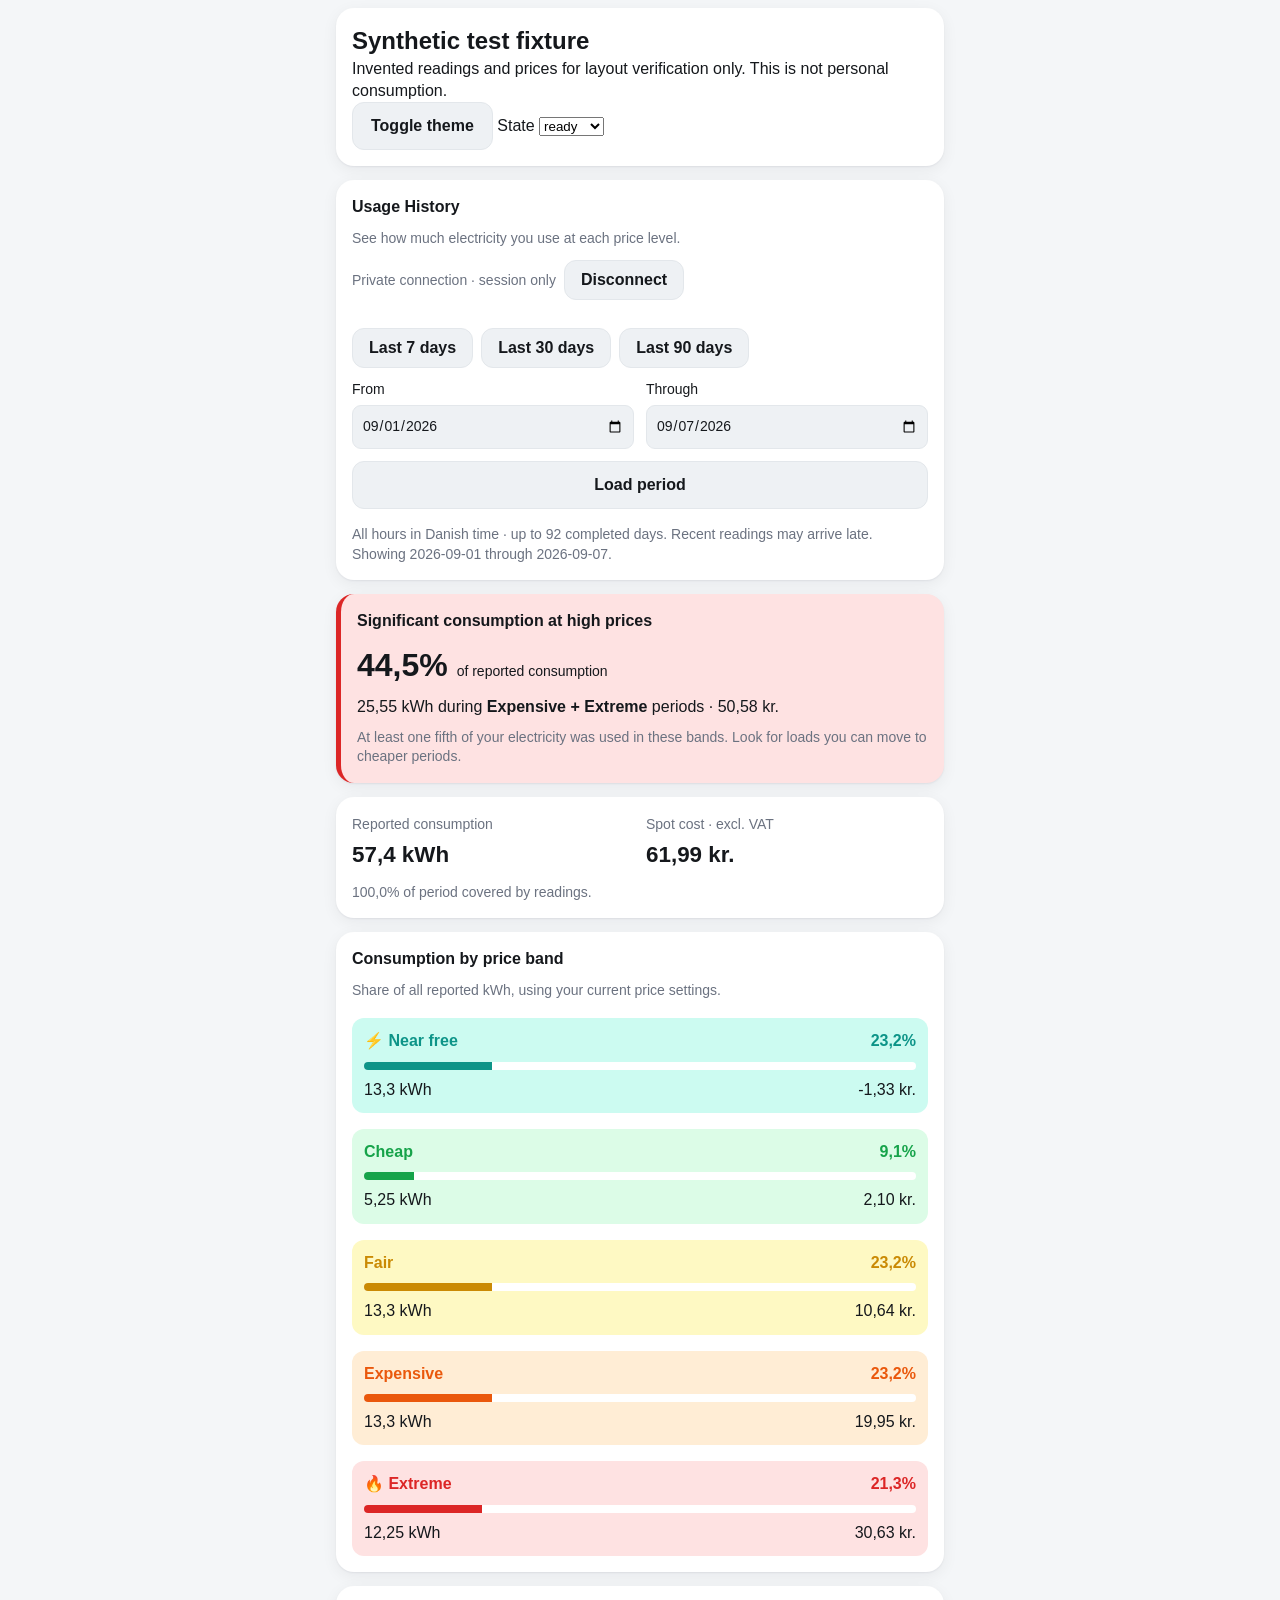
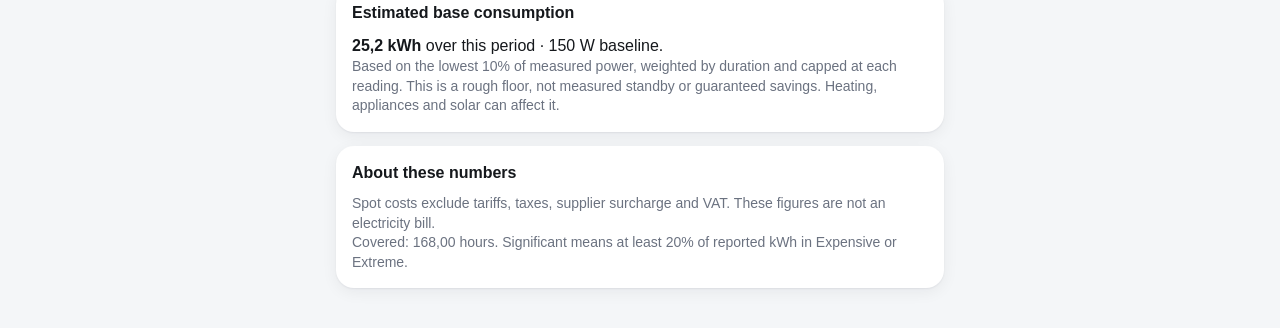
==== dev/usage-preview.html @ cc9756fb "Add private Usage History with Eloverblik Worker (USE-01–04)" ====
<!doctype html>
<html lang="en" data-theme="light">
<meta charset="utf-8">
<meta name="viewport" content="width=device-width, initial-scale=1">
<title>Usage History · synthetic UI fixture</title>
<link rel="stylesheet" href="../css/styles.css">
<main class="app">
  <section class="card"><h1>Synthetic test fixture</h1><p>Invented readings and prices for layout verification only. This is not personal consumption.</p>
    <button class="btn" id="theme">Toggle theme</button>
    <label>State <select id="state"><option>ready</option><option>loading</option><option>error</option><option>empty</option><option>partial</option></select></label>
  </section>
  <div id="fixture" style="display:contents"></div>
</main>
<script type="module">
  import { renderUsageView } from '../js/usage-view.js';
  import { danishMidnight, addDays, nowInDenmark } from '../js/time.js';
  const start = danishMidnight('2026-09-01');
  const intervals = [], spots = {};
  for (let i = 0; i < 168; i++) {
    const at = start + i * 3600000;
    const stamp = { start: new Date(at).toISOString(), end: new Date(at + 3600000).toISOString() };
    const local = nowInDenmark(new Date(at));
    intervals.push({ ...stamp, kwh: local.hour >= 17 && local.hour < 21 ? 1.3 : 0.15, estimated: false });
    (spots[local.date] ??= []).push({ ...stamp, hour: local.hour, price: [-0.1, 0.4, 0.8, 1.5, 2.5][local.hour % 5] });
  }
  const u = { status: 'ready', connected: true, key: '', url: '', from: '2026-09-01', to: '2026-09-07',
    loadedFrom: '2026-09-01', loadedTo: '2026-09-07', intervals, spots };
  const model = { usage: u, settings: { priceMode: 'spot', priceArea: 'DK1', viewMode: 'nerd' }, now: { date: '2026-09-19' },
    onUsageDraft: (patch) => Object.assign(u, patch), onUsageLoad: () => draw(), onUsagePreset: (days) => {
      u.from = addDays(model.now.date, -days); u.to = addDays(model.now.date, -1); draw();
    }, onUsageDisconnect: () => { u.connected = false; u.status = 'idle'; draw(); }, onUsageConnect: () => { u.connected = true; u.status = 'ready'; draw(); } };
  function draw() { const view = renderUsageView(model); document.querySelector('#fixture').innerHTML = view.html; view.mount(document.querySelector('#fixture')); }
  document.querySelector('#theme').onclick = () => { document.documentElement.dataset.theme = document.documentElement.dataset.theme === 'light' ? 'dark' : 'light'; };
  document.querySelector('#state').onchange = (event) => {
    const selected = event.target.value;
    u.status = ['empty', 'partial'].includes(selected) ? 'ready' : selected;
    u.intervals = selected === 'empty' ? [] : selected === 'partial' ? intervals.slice(0, 90) : intervals;
    u.spots = selected === 'partial' ? {} : spots;
    u.message = 'Synthetic connection error. Retry when the Worker is available.';
    draw();
  };
  draw();
</script>
</html>
---- css/styles.css ----
/* PowerOn – styles. Mobile-first, app-like.
   @req NFR-03 NFR-04 */

:root {
  color-scheme: light dark;

  --bg: #f4f6f8;
  --surface: #ffffff;
  --surface-2: #eef1f4;
  --text: #15181c;
  --text-muted: #6b7280;
  --border: #e3e7eb;
  --accent: #0f9f6e;
  --accent-contrast: #ffffff;
  --shadow: 0 1px 2px rgba(16, 24, 40, 0.06), 0 4px 16px rgba(16, 24, 40, 0.06);

  --cheap: #16a34a;
  --cheap-bg: #dcfce7;
  --normal: #d97706;
  --normal-bg: #fef3c7;
  --expensive: #dc2626;
  --expensive-bg: #fee2e2;
  --outside: #c4cad2;
  --chip-factor-bg: rgba(0, 0, 0, 0.08);

  --radius: 18px;
  --radius-sm: 12px;
  --gap: 14px;
  --pad: 16px;
}

@media (prefers-color-scheme: dark) {
  :root:not([data-theme="light"]) {
    --bg: #0e1116;
    --surface: #171b22;
    --surface-2: #1f242d;
    --text: #eef1f5;
    --text-muted: #9aa3ae;
    --border: #262c36;
    --accent: #2fd08e;
    --accent-contrast: #0b1a13;
    --shadow: 0 1px 2px rgba(0, 0, 0, 0.4), 0 6px 20px rgba(0, 0, 0, 0.35);

    --cheap: #4ade80;
    --cheap-bg: rgba(74, 222, 128, 0.16);
    --normal: #fbbf24;
    --normal-bg: rgba(251, 191, 36, 0.16);
    --expensive: #f87171;
    --expensive-bg: rgba(248, 113, 113, 0.16);
    --outside: #3a424d;
    --chip-factor-bg: rgba(255, 255, 255, 0.12);
  }
}

:root[data-theme="dark"] {
  --bg: #0e1116;
  --surface: #171b22;
  --surface-2: #1f242d;
  --text: #eef1f5;
  --text-muted: #9aa3ae;
  --border: #262c36;
  --accent: #2fd08e;
  --accent-contrast: #0b1a13;
  --shadow: 0 1px 2px rgba(0, 0, 0, 0.4), 0 6px 20px rgba(0, 0, 0, 0.35);

  --cheap: #4ade80;
  --cheap-bg: rgba(74, 222, 128, 0.16);
  --normal: #fbbf24;
  --normal-bg: rgba(251, 191, 36, 0.16);
  --expensive: #f87171;
  --expensive-bg: rgba(248, 113, 113, 0.16);
  --outside: #3a424d;
  --chip-factor-bg: rgba(255, 255, 255, 0.12);
}

* { box-sizing: border-box; }

html, body {
  margin: 0;
  background: var(--bg);
  color: var(--text);
  font-family: -apple-system, BlinkMacSystemFont, "Segoe UI", Roboto, "Helvetica Neue", Arial, sans-serif;
  font-size: 16px;
  line-height: 1.4;
  -webkit-text-size-adjust: 100%;
  -webkit-tap-highlight-color: transparent;
  overscroll-behavior-y: contain;
}

body {
  min-height: 100dvh;
  padding: env(safe-area-inset-top) env(safe-area-inset-right) env(safe-area-inset-bottom) env(safe-area-inset-left);
}

.app {
  max-width: 640px;
  margin: 0 auto;
  padding: 0 var(--pad) calc(var(--pad) + 24px);
  display: flex;
  flex-direction: column;
  gap: var(--gap);
}

h1, h2, h3, p { margin: 0; }
h2 { font-size: 1rem; font-weight: 600; margin-bottom: 10px; }
.muted { color: var(--text-muted); font-size: 0.875rem; }
.warn { color: var(--normal); }
small { font-size: 0.75em; }
button { font: inherit; color: inherit; }

/* Top bar */
.topbar {
  display: flex;
  align-items: center;
  gap: 8px;
  padding: 14px 0 0;
  min-height: 56px;
}
.topbar h1 { font-size: 1.35rem; font-weight: 700; letter-spacing: -0.01em; }
.topbar-spacer { flex: 1; }
.brand span { color: var(--accent); }

.icon-btn {
  display: inline-flex;
  align-items: center;
  justify-content: center;
  width: 44px;
  height: 44px;
  border: none;
  border-radius: 50%;
  background: transparent;
  cursor: pointer;
  color: var(--text);
}
.icon-btn:active, .icon-btn:hover { background: var(--surface-2); }
.icon-btn.danger { color: var(--expensive); }

/* Cards */
.card {
  background: var(--surface);
  border-radius: var(--radius);
  padding: var(--pad);
  box-shadow: var(--shadow);
}
.card-head { display: flex; align-items: baseline; justify-content: space-between; gap: 8px; }
.card.state { text-align: center; padding: 28px var(--pad); }
.card.state .big { font-size: 2rem; margin-bottom: 8px; }
.card.state p + p { margin-top: 6px; }
.card.state .btn { margin-top: 14px; }

/* Day tabs */
.day-tabs {
  display: grid;
  grid-template-columns: 1fr 1fr;
  gap: 6px;
  background: var(--surface-2);
  padding: 4px;
  border-radius: var(--radius-sm);
}
.day-tabs button {
  display: flex;
  flex-direction: column;
  align-items: center;
  gap: 1px;
  padding: 8px 6px;
  border: none;
  border-radius: 9px;
  background: transparent;
  font-weight: 600;
  cursor: pointer;
  min-height: 48px;
  color: var(--text-muted);
}
.day-tabs button small { font-weight: 400; font-size: 0.72rem; }
.day-tabs button.active { background: var(--surface); color: var(--text); box-shadow: var(--shadow); }

/* Now card */
.now-card {
  display: flex;
  align-items: center;
  justify-content: space-between;
  gap: 12px;
  border-left: 6px solid var(--normal);
}
.now-card.level-cheap { border-left-color: var(--cheap); }
.now-card.level-expensive { border-left-color: var(--expensive); }
.now-left { display: flex; flex-direction: column; gap: 2px; }
.now-card .label { font-size: 0.8rem; color: var(--text-muted); text-transform: uppercase; letter-spacing: 0.04em; }
.now-price { font-size: 2.4rem; font-weight: 700; line-height: 1.1; letter-spacing: -0.02em; }
.now-price small { font-size: 0.95rem; font-weight: 500; color: var(--text-muted); }
.now-hint { font-size: 0.9rem; color: var(--text-muted); }

.badge {
  padding: 8px 14px;
  border-radius: 999px;
  font-weight: 700;
  font-size: 0.9rem;
  white-space: nowrap;
}
.badge.level-cheap { background: var(--cheap-bg); color: var(--cheap); }
.badge.level-normal { background: var(--normal-bg); color: var(--normal); }
.badge.level-expensive { background: var(--expensive-bg); color: var(--expensive); }

/* Overview */
.overview .headline { font-size: 1.15rem; }
.overview .headline strong { color: var(--accent); font-size: 1.3rem; }
.overview .muted { margin-top: 4px; }

.period-strip {
  display: flex;
  gap: 3px;
  margin: 14px 0 12px;
  height: 52px;
}
.seg {
  flex: var(--n) 1 0;
  min-width: 0;
  display: flex;
  flex-direction: column;
  align-items: center;
  justify-content: center;
  border-radius: 8px;
  font-size: 0.72rem;
  overflow: hidden;
  background: var(--normal-bg);
  color: var(--normal);
  line-height: 1.2;
}
.seg.level-cheap { background: var(--cheap-bg); color: var(--cheap); }
.seg.level-expensive { background: var(--expensive-bg); color: var(--expensive); }
.seg.past { opacity: 0.45; }
.seg-time { font-weight: 700; white-space: nowrap; }
.seg-price { white-space: nowrap; }
.hint { margin-top: 8px; font-size: 0.9rem; }
.hint.level-cheap { color: var(--cheap); }

.windows {
  display: grid;
  grid-template-columns: repeat(4, 1fr);
  gap: 6px;
}
.win {
  display: flex;
  flex-direction: column;
  align-items: center;
  padding: 8px 4px;
  border-radius: var(--radius-sm);
  background: var(--surface-2);
  gap: 1px;
}
.win-len { font-size: 0.72rem; color: var(--text-muted); text-transform: uppercase; letter-spacing: 0.04em; }
.win-time { font-weight: 700; font-size: 0.95rem; }
.win-price { font-size: 0.72rem; }

/* Chart */
.chart-card h2 { margin-bottom: 0; }
.chart-readout { font-size: 0.8rem; text-align: right; }
.chart {
  position: relative;
  height: 190px;
  margin: 14px 0 0;
  padding: 6px 0 22px 0;
}
.chart-grid { position: absolute; inset: 6px 0 22px 0; pointer-events: none; }
.chart-gridline {
  position: absolute;
  left: 0; right: 0;
  bottom: var(--y);
  border-top: 1px dashed var(--border);
}
.chart-gridline span {
  position: absolute;
  right: 0;
  top: -1.1em;
  font-size: 0.66rem;
  color: var(--text-muted);
  background: var(--surface);
  padding: 0 3px;
}
.chart-bars {
  position: absolute;
  inset: 6px 0 22px 0;
  display: grid;
  grid-template-columns: repeat(24, 1fr);
  gap: 2px;
  align-items: end;
}
.bar {
  position: relative;
  height: 100%;
  border: none;
  background: transparent;
  padding: 0;
  cursor: pointer;
  border-radius: 0;
}
.bar-fill {
  position: absolute;
  left: 0; right: 0; bottom: 0;
  height: var(--h);
  min-height: 2px;
  border-radius: 3px 3px 0 0;
  background: var(--normal);
  transition: height 0.25s ease;
}
.bar.level-cheap .bar-fill { background: var(--cheap); }
.bar.level-expensive .bar-fill { background: var(--expensive); }
.bar.outside .bar-fill { background: var(--outside); }
.bar.past .bar-fill { opacity: 0.35; }
.bar.now .bar-fill { outline: 2px solid var(--text); outline-offset: 1px; }
.bar.selected .bar-fill { filter: brightness(1.2); box-shadow: 0 0 0 2px var(--accent); }
.bar.over-max .bar-fill {
  border-radius: 0;
  background-image: repeating-linear-gradient(-45deg, transparent 0 4px, rgba(255, 255, 255, 0.35) 4px 7px);
}
.bar.over-max::after {
  content: "▲";
  position: absolute;
  top: -14px;
  left: 50%;
  transform: translateX(-50%);
  font-size: 0.6rem;
  color: var(--expensive);
}
.bar.negative .bar-fill { background: var(--accent); min-height: 4px; }
.chart-axis { position: absolute; left: 0; right: 0; bottom: 0; height: 18px; }
.chart-axis span {
  position: absolute;
  left: var(--x);
  transform: translateX(-50%);
  font-size: 0.7rem;
  color: var(--text-muted);
}
.chart-axis span:first-child { transform: none; }
.chart-axis span:last-child { transform: translateX(-100%); }

.legend { display: flex; flex-wrap: wrap; gap: 6px 14px; margin-top: 8px; font-size: 0.75rem; color: var(--text-muted); }
.legend .dot { display: inline-block; width: 10px; height: 10px; border-radius: 3px; margin-right: 5px; vertical-align: -1px; background: var(--normal); }
.legend .dot.level-cheap { background: var(--cheap); }
.legend .dot.level-expensive { background: var(--expensive); }
.legend .dot.outside { background: var(--outside); }

/* Appliance costs */
.cost-list { list-style: none; margin: 0; padding: 0; display: flex; flex-direction: column; }
.cost-row { padding: 12px 0; border-top: 1px solid var(--border); }
.cost-row:first-child { border-top: none; padding-top: 4px; }
.cost-head { display: flex; justify-content: space-between; align-items: baseline; gap: 8px; margin-bottom: 8px; }
.chips { display: flex; flex-wrap: wrap; gap: 6px; }
.chip {
  display: flex;
  flex-direction: column;
  gap: 1px;
  padding: 8px 12px;
  border-radius: var(--radius-sm);
  background: var(--surface-2);
  min-width: 0;
  flex: 1 1 auto;
}
.chip-label { font-size: 0.72rem; color: var(--text-muted); white-space: nowrap; }
.chip-value { font-weight: 700; font-size: 1.05rem; }
.chip-value small { font-weight: 500; color: var(--text-muted); font-size: 0.75rem; }
.chip.level-cheap { background: var(--cheap-bg); }
.chip.level-cheap .chip-label, .chip.level-cheap .chip-value { color: var(--cheap); }
.chip.level-normal { background: var(--normal-bg); }
.chip.level-normal .chip-label, .chip.level-normal .chip-value { color: var(--normal); }
.chip.level-expensive { background: var(--expensive-bg); }
.chip.level-expensive .chip-label, .chip.level-expensive .chip-value { color: var(--expensive); }
.chip.now { border: 1.5px solid var(--text); }

/* Buttons */
.btn {
  display: inline-flex;
  align-items: center;
  justify-content: center;
  min-height: 48px;
  padding: 10px 18px;
  border-radius: var(--radius-sm);
  border: 1px solid var(--border);
  background: var(--surface-2);
  font-weight: 600;
  cursor: pointer;
}
.btn-primary { background: var(--accent); color: var(--accent-contrast); border-color: transparent; }
.btn-block { width: 100%; margin-top: 8px; }
.btn:active { transform: scale(0.98); }

/* Settings */
.field { display: flex; flex-direction: column; gap: 6px; margin-bottom: 14px; }
.field > span { font-size: 0.85rem; font-weight: 600; }
.field small { margin-top: 2px; }
.field-row { display: grid; grid-template-columns: 1fr 1fr; gap: 12px; }
.field input, .field select {
  font: inherit;
  color: var(--text);
  background: var(--surface-2);
  border: 1px solid var(--border);
  border-radius: var(--radius-sm);
  padding: 12px 14px;
  min-height: 48px;
  width: 100%;
}
.field input:focus, .field select:focus { outline: 2px solid var(--accent); outline-offset: 1px; }
.card > .muted + .field, .card .muted + label { margin-top: 10px; }
.card .field + .muted { margin-top: -6px; margin-bottom: 14px; }

.segmented {
  display: grid;
  grid-auto-flow: column;
  grid-auto-columns: 1fr;
  gap: 4px;
  background: var(--surface-2);
  padding: 4px;
  border-radius: var(--radius-sm);
}
.segmented button {
  border: none;
  background: transparent;
  border-radius: 9px;
  min-height: 42px;
  font-weight: 600;
  color: var(--text-muted);
  cursor: pointer;
}
.segmented button.active { background: var(--surface); color: var(--text); box-shadow: var(--shadow); }

.appliance-list { list-style: none; margin: 0 0 4px; padding: 0; }
.appliance-row {
  display: flex;
  align-items: center;
  justify-content: space-between;
  gap: 8px;
  padding: 10px 0;
  border-top: 1px solid var(--border);
}
.appliance-row:first-child { border-top: none; }
.appliance-info { display: flex; flex-direction: column; min-width: 0; }
.appliance-info strong { overflow: hidden; text-overflow: ellipsis; white-space: nowrap; }
.appliance-actions { display: flex; flex-shrink: 0; }
.empty { padding: 8px 0; }

/* Dialog */
.dialog {
  border: none;
  border-radius: var(--radius);
  padding: 0;
  background: var(--surface);
  color: var(--text);
  width: min(92vw, 420px);
  box-shadow: var(--shadow);
}
.dialog::backdrop { background: rgba(0, 0, 0, 0.45); }
.dialog-form { padding: var(--pad); }
.dialog-form h2 { margin-bottom: 14px; font-size: 1.1rem; }
.dialog-actions { display: grid; grid-template-columns: 1fr 1fr; gap: 10px; margin-top: 4px; }
.form-error { color: var(--expensive); font-size: 0.85rem; margin-bottom: 10px; }

/* Expander (details/summary) */
.expander summary {
  display: flex;
  align-items: center;
  gap: 8px;
  cursor: pointer;
  list-style: none;
  min-height: 32px;
  margin: -4px 0;
}
.expander summary::-webkit-details-marker { display: none; }
.expander summary h2 { margin: 0; flex: 1; }
.expander summary::after {
  content: "";
  width: 9px; height: 9px;
  border-right: 2px solid var(--text-muted);
  border-bottom: 2px solid var(--text-muted);
  transform: rotate(45deg);
  transition: transform 0.2s ease;
  margin: 0 6px 4px 0;
}
.expander[open] summary::after { transform: rotate(-135deg); margin-bottom: -4px; }
.expander[open] summary { margin-bottom: 8px; }
.expander .cost-list .cost-row:first-child { padding-top: 0; }

/* Best-time factor */
.factor { font-size: 0.9rem; font-weight: 600; color: var(--cheap); white-space: nowrap; }

/* Toggle row */
.field.toggle { flex-direction: row; align-items: center; justify-content: space-between; min-height: 48px; }
.field.toggle input[type="checkbox"] { width: 22px; height: 22px; min-height: 0; accent-color: var(--accent); margin: 0; }

/* Example appliances */
.examples { margin-top: 16px; padding-top: 12px; border-top: 1px dashed var(--border); }
.example-list { list-style: none; margin: 6px 0 4px; padding: 0; }
.example-list li { display: flex; align-items: center; justify-content: space-between; gap: 10px; padding: 8px 0; }
.example-info { display: flex; flex-direction: column; min-width: 0; }
.example-info strong { font-weight: 500; overflow: hidden; text-overflow: ellipsis; white-space: nowrap; }
.btn-small { min-height: 40px; padding: 6px 16px; flex-shrink: 0; }

/* Footer */
.foot { text-align: center; font-size: 0.75rem; padding: 4px 0; }

/* Spinner */
.spinner {
  width: 28px; height: 28px;
  margin: 0 auto 10px;
  border: 3px solid var(--border);
  border-top-color: var(--accent);
  border-radius: 50%;
  animation: spin 0.9s linear infinite;
}
@keyframes spin { to { transform: rotate(360deg); } }

/* Desktop tweaks */
@media (min-width: 700px) {
  .app { padding-top: 8px; }
  .now-price { font-size: 2.8rem; }
  .chart { height: 240px; }
}

@media (prefers-reduced-motion: reduce) {
  .bar-fill { transition: none; }
  .spinner { animation-duration: 2s; }
}

/* ======================================================================
   v3: view modes, factors, outlook, history, banners, nerd tables
   ====================================================================== */

h3 { font-size: 0.9rem; font-weight: 600; margin: 14px 0 6px; }
.small-print { font-size: 0.75rem; margin-top: 8px; }
.card-head h2 { margin-bottom: 8px; }

/* Top bar view-mode toggle */
.topbar { gap: 6px; }
.topbar .brand { font-size: 1.2rem; }
.segmented.small { padding: 3px; gap: 2px; border-radius: 10px; }
.segmented.small button { min-height: 34px; padding: 0 9px; font-size: 0.78rem; border-radius: 8px; }

/* Four tabs */
.day-tabs { grid-template-columns: repeat(4, 1fr); gap: 3px; }
.day-tabs [data-tab="usage"] { grid-column: 1 / -1; flex-direction: row; justify-content: center; gap: 8px; }
.day-tabs button { padding: 6px 2px; font-size: 0.85rem; min-width: 0; }
.day-tabs button small { white-space: nowrap; overflow: hidden; text-overflow: ellipsis; max-width: 100%; }

/* Factor pills */
.pills { display: flex; flex-wrap: wrap; gap: 6px; margin-top: 8px; }
.pill {
  display: inline-flex;
  align-items: center;
  padding: 3px 10px;
  border-radius: 999px;
  font-size: 0.78rem;
  font-weight: 600;
  background: var(--surface-2);
  color: var(--text);
  white-space: nowrap;
}
.pill-good { background: var(--cheap-bg); color: var(--cheap); }
.pill-bad { background: var(--expensive-bg); color: var(--expensive); }
.now-ref { font-size: 0.75rem; margin-top: 6px; }
.chip-factor {
  margin-left: 6px;
  padding: 1px 6px;
  border-radius: 999px;
  font-size: 0.72rem;
  font-weight: 700;
  background: var(--chip-factor-bg);
  vertical-align: 2px;
}
.factor-tag { font-style: normal; font-weight: 700; color: var(--expensive); }

/* Simple appliance list */
.simple-list { list-style: none; margin: 0; padding: 0; }
.simple-row {
  display: flex;
  flex-direction: column;
  gap: 2px;
  padding: 10px 0;
  border-top: 1px solid var(--border);
}
.simple-row:first-child { border-top: none; padding-top: 0; }
.simple-values { display: flex; flex-wrap: wrap; gap: 4px 14px; font-size: 0.9rem; }
.simple-values .good { color: var(--cheap); font-weight: 600; }
.simple-values .bad { color: var(--expensive); }

/* Chart add-on layer (nerd) */
.bar-fill { overflow: hidden; }
.bar-addon {
  position: absolute;
  left: 0; right: 0; top: 0;
  height: var(--a);
  background: repeating-linear-gradient(45deg, rgba(255, 255, 255, 0.5) 0 3px, rgba(255, 255, 255, 0.18) 3px 6px);
}
.legend .dot.addon { background: repeating-linear-gradient(45deg, var(--text-muted) 0 2px, transparent 2px 4px); }
.legend .dot.wind, .hc-strip.wind .ws { background: #3b82f6; }
.legend .dot.sun, .hc-strip.sun .ss { background: #f59e0b; }

/* Tables (nerd) */
.table-wrap { overflow-x: auto; margin: 0 calc(-1 * var(--pad)); padding: 0 var(--pad); }
.data-table { width: 100%; border-collapse: collapse; font-size: 0.8rem; font-variant-numeric: tabular-nums; }
.data-table th, .data-table td { padding: 6px 8px; text-align: right; border-bottom: 1px solid var(--border); white-space: nowrap; }
.data-table th:first-child, .data-table td:first-child { text-align: left; }
.data-table th { color: var(--text-muted); font-weight: 600; }
.data-table tr.total td { font-weight: 700; border-bottom: none; }
.data-table tr.outside td { color: var(--text-muted); }
.data-table tr.now td { background: var(--surface-2); }
.data-table .dot { display: inline-block; width: 8px; height: 8px; border-radius: 2px; margin-right: 6px; background: var(--normal); }
.data-table .dot.level-cheap { background: var(--cheap); }
.data-table .dot.level-expensive { background: var(--expensive); }
.kv { display: grid; grid-template-columns: 1fr auto; gap: 6px 12px; margin: 0; font-size: 0.85rem; font-variant-numeric: tabular-nums; }
.kv dt { color: var(--text-muted); }
.kv dd { margin: 0; text-align: right; font-weight: 600; }

/* Coming days strip */
.link-btn { border: none; background: none; color: var(--accent); font-weight: 600; cursor: pointer; padding: 6px 0; min-height: 32px; }
.day-pills { display: grid; grid-template-columns: repeat(6, 1fr); gap: 5px; }
.day-pill {
  display: flex;
  flex-direction: column;
  align-items: center;
  gap: 1px;
  padding: 8px 2px;
  border: none;
  border-radius: var(--radius-sm);
  background: var(--normal-bg);
  color: var(--normal);
  cursor: pointer;
  min-width: 0;
}
.day-pill.level-cheap, .day-pill.level-very-cheap { background: var(--cheap-bg); color: var(--cheap); }
.day-pill.level-very-cheap { box-shadow: inset 0 0 0 2px var(--cheap); }
.day-pill.level-expensive { background: var(--expensive-bg); color: var(--expensive); }
.dp-day { font-size: 0.72rem; font-weight: 700; text-transform: uppercase; }
.dp-price { font-size: 0.85rem; font-weight: 700; }
.dp-icon { font-size: 0.8rem; min-height: 1.1em; }

/* Level badge variants */
.badge { font-size: 0.8rem; padding: 5px 11px; }
.badge.level-very-cheap { background: var(--cheap); color: var(--surface); }
.now-card { align-items: flex-start; }
.now-card .badge { font-size: 0.9rem; padding: 8px 14px; }

/* Outlook list */
.outlook-list { list-style: none; margin: 0; padding: 0; }
.outlook-row { padding: 12px 0; border-top: 1px solid var(--border); display: flex; flex-direction: column; gap: 6px; }
.outlook-row:first-child { border-top: none; padding-top: 2px; }
.outlook-row[data-open-tab] { cursor: pointer; }
.or-main { display: flex; justify-content: space-between; align-items: baseline; gap: 8px; }
.or-price { font-size: 1.15rem; font-weight: 700; white-space: nowrap; }
.or-price small { font-size: 0.72rem; font-weight: 500; color: var(--text-muted); }
.or-sub, .or-tags { display: flex; flex-wrap: wrap; align-items: center; gap: 6px 8px; font-size: 0.8rem; }
.or-weather { font-size: 0.75rem; }
.tag {
  display: inline-flex;
  align-items: center;
  gap: 3px;
  padding: 2px 8px;
  border-radius: 999px;
  background: var(--surface-2);
  font-size: 0.72rem;
  font-weight: 600;
  white-space: nowrap;
}
.tag-good { background: var(--cheap-bg); color: var(--cheap); }

/* History */
.history-chart { display: grid; grid-template-columns: auto 1fr; gap: 6px; margin-top: 6px; }
.hc-scale { display: flex; flex-direction: column; justify-content: space-between; height: 140px; font-size: 0.66rem; color: var(--text-muted); text-align: right; }
.hc-body { min-width: 0; }
.hc-bars {
  height: 140px;
  display: grid;
  grid-template-columns: repeat(var(--n), 1fr);
  gap: 2px;
  align-items: end;
  border-bottom: 1px solid var(--border);
  background: linear-gradient(to top, transparent calc(50% - 1px), var(--border) 50%, transparent calc(50% + 1px));
}
.hbar { height: var(--h); min-height: 2px; border-radius: 2px 2px 0 0; background: var(--normal); }
.hbar.level-cheap { background: var(--cheap); }
.hbar.level-expensive { background: var(--expensive); }
.hbar.over-max { background-image: repeating-linear-gradient(-45deg, transparent 0 3px, rgba(255, 255, 255, 0.35) 3px 5px); }
.hc-strip { display: grid; grid-template-columns: repeat(var(--n), 1fr); gap: 2px; height: 8px; margin-top: 3px; }
.hc-strip > div { opacity: var(--a); border-radius: 1px; }
.history-list { display: flex; flex-direction: column; }
.history-day { border-top: 1px solid var(--border); }
.history-day:first-child { border-top: none; }
.history-day summary { list-style: none; cursor: pointer; padding: 10px 0; display: flex; flex-direction: column; gap: 5px; }
.history-day summary::-webkit-details-marker { display: none; }
.hd-main { display: flex; justify-content: space-between; align-items: baseline; }
.hd-price { font-weight: 700; }
.hd-price small { font-weight: 500; font-size: 0.72rem; color: var(--text-muted); }
.hd-sub { display: flex; flex-wrap: wrap; gap: 4px 8px; align-items: center; font-size: 0.8rem; }
.hd-detail { padding-bottom: 12px; }
.hd-chart .chart { height: 150px; }

/* Banners */
.banner {
  display: flex;
  align-items: flex-start;
  gap: 10px;
  padding: 12px 8px 12px var(--pad);
  border-radius: var(--radius);
  background: var(--surface);
  box-shadow: var(--shadow);
  border-left: 5px solid var(--accent);
}
.banner-text { flex: 1; min-width: 0; font-size: 0.9rem; }
.banner-text p { margin-top: 3px; }
.banner-text svg { vertical-align: -3px; }
.banner-actions { display: flex; align-items: center; gap: 2px; flex-shrink: 0; }

@media (max-width: 380px) {
  .topbar .brand { font-size: 1.05rem; }
  .segmented.small button { padding: 0 6px; font-size: 0.72rem; }
  .day-tabs button { font-size: 0.78rem; }
}

/* ======================================================================
   v4: lowest / highest price of the day
   ====================================================================== */

.range { white-space: nowrap; font-variant-numeric: tabular-nums; }
.range .lo { color: var(--cheap); }
.range .hi { color: var(--expensive); }
.range .sep { color: var(--text-muted); margin: 0 3px; font-weight: 400; }
.range-line { font-size: 1.35rem; font-weight: 700; margin-top: 6px; }
.range-line small { font-size: 0.75rem; font-weight: 500; color: var(--text-muted); }

.range-tiles { display: grid; grid-template-columns: 1fr 1fr 0.8fr; gap: 6px; margin-top: 12px; }
.rt {
  display: flex;
  flex-direction: column;
  align-items: flex-start;
  gap: 1px;
  padding: 8px 10px;
  border-radius: var(--radius-sm);
  background: var(--surface-2);
  min-width: 0;
}
.rt-label { font-size: 0.7rem; text-transform: uppercase; letter-spacing: 0.04em; color: var(--text-muted); }
.rt-value { font-size: 1.35rem; font-weight: 700; line-height: 1.15; font-variant-numeric: tabular-nums; }
.rt-time { font-size: 0.72rem; color: var(--text-muted); white-space: nowrap; }
.rt-low { background: var(--cheap-bg); }
.rt-low .rt-value, .rt-low .rt-label { color: var(--cheap); }
.rt-high { background: var(--expensive-bg); }
.rt-high .rt-value, .rt-high .rt-label { color: var(--expensive); }
.rt-avg .rt-value { font-size: 1.05rem; color: var(--text-muted); }

/* Outlook rows and pills */
.or-price { font-size: 1.1rem; }
.dp-low { font-size: 0.85rem; font-weight: 700; color: var(--cheap); line-height: 1.1; }
.dp-high { font-size: 0.72rem; font-weight: 600; color: var(--expensive); line-height: 1.1; }

/* History range bars */
.hbar-slot { position: relative; height: 100%; }
.hbar {
  position: absolute;
  left: 0; right: 0;
  bottom: var(--lo);
  height: max(3px, calc(var(--hi) - var(--lo)));
  border-radius: 2px;
  min-height: 3px;
}
.hbar-avg {
  position: absolute;
  left: -1px; right: -1px;
  bottom: var(--avg);
  height: 2px;
  background: var(--text);
  opacity: 0.7;
}

/* ======================================================================
   v6: price bands – one colour scale for "is this price good?"
   ====================================================================== */

:root {
  --band-free: #0d9488;
  --band-free-bg: #ccfbf1;
  --band-cheap: #16a34a;
  --band-cheap-bg: #dcfce7;
  --band-fair: #ca8a04;
  --band-fair-bg: #fef9c3;
  --band-expensive: #ea580c;
  --band-expensive-bg: #ffedd5;
  --band-extreme: #dc2626;
  --band-extreme-bg: #fee2e2;
}

@media (prefers-color-scheme: dark) {
  :root:not([data-theme="light"]) {
    --band-free: #2dd4bf;
    --band-free-bg: rgba(45, 212, 191, 0.16);
    --band-cheap: #4ade80;
    --band-cheap-bg: rgba(74, 222, 128, 0.16);
    --band-fair: #facc15;
    --band-fair-bg: rgba(250, 204, 21, 0.15);
    --band-expensive: #fb923c;
    --band-expensive-bg: rgba(251, 146, 60, 0.16);
    --band-extreme: #f87171;
    --band-extreme-bg: rgba(248, 113, 113, 0.16);
  }
}

:root[data-theme="dark"] {
  --band-free: #2dd4bf;
  --band-free-bg: rgba(45, 212, 191, 0.16);
  --band-cheap: #4ade80;
  --band-cheap-bg: rgba(74, 222, 128, 0.16);
  --band-fair: #facc15;
  --band-fair-bg: rgba(250, 204, 21, 0.15);
  --band-expensive: #fb923c;
  --band-expensive-bg: rgba(251, 146, 60, 0.16);
  --band-extreme: #f87171;
  --band-extreme-bg: rgba(248, 113, 113, 0.16);
}

/* Each band sets two local variables; every component below uses those. */
.band-free { --band: var(--band-free); --band-bg: var(--band-free-bg); }
.band-cheap { --band: var(--band-cheap); --band-bg: var(--band-cheap-bg); }
.band-fair { --band: var(--band-fair); --band-bg: var(--band-fair-bg); }
.band-expensive { --band: var(--band-expensive); --band-bg: var(--band-expensive-bg); }
.band-extreme { --band: var(--band-extreme); --band-bg: var(--band-extreme-bg); }

/* Badges */
.badge { background: var(--band-bg, var(--surface-2)); color: var(--band, var(--text)); }
.badge.band-range { display: inline-flex; align-items: center; gap: 5px; background: none; padding: 0; }
.badge.band-range > span { padding: 5px 10px; border-radius: 999px; background: var(--band-bg); color: var(--band); }
.badge.band-range .br-arrow { padding: 0; background: none; color: var(--text-muted); font-weight: 400; }

/* Now card */
.now-card { border-left-color: var(--band, var(--border)); }

/* Period strip and chips */
.seg { background: var(--band-bg, var(--surface-2)); color: var(--band, var(--text)); }
.chip.band-free, .chip.band-cheap, .chip.band-fair, .chip.band-expensive, .chip.band-extreme { background: var(--band-bg); }
.chip.band-free .chip-label, .chip.band-cheap .chip-label, .chip.band-fair .chip-label,
.chip.band-expensive .chip-label, .chip.band-extreme .chip-label { color: var(--band); }
.chip.band-free .chip-value, .chip.band-cheap .chip-value, .chip.band-fair .chip-value,
.chip.band-expensive .chip-value, .chip.band-extreme .chip-value { color: var(--band); }
.chip-best { background: var(--band-cheap-bg); }
.chip-best .chip-label, .chip-best .chip-value { color: var(--band-cheap); }
.chip-worst { background: var(--band-extreme-bg); }
.chip-worst .chip-label, .chip-worst .chip-value { color: var(--band-extreme); }

/* Chart bars and history bars */
.bar-fill { background: var(--band, var(--band-fair)); }
.bar.outside .bar-fill { background: var(--outside); }
.bar.best .bar-fill { box-shadow: inset 0 0 0 2px var(--text); }
.hbar { background: var(--band, var(--band-fair)); }
.legend .dot { background: var(--band, var(--band-fair)); }

/* Range tiles */
.rt { background: var(--band-bg, var(--surface-2)); }
.rt .rt-value, .rt .rt-label { color: var(--band, var(--text)); }
.rt-avg { background: var(--surface-2); }
.rt-avg .rt-value { color: var(--text-muted); }
.rt-avg .rt-label { color: var(--text-muted); }

/* Day pills in the coming-days strip */
.day-pill { background: var(--band-bg, var(--surface-2)); color: var(--band, var(--text)); }
.day-pill .dp-low { color: var(--band-cheap); }
.day-pill .dp-high { color: var(--band-extreme); }

/* Outlook and history rows */
.band-line { margin-top: 8px; }
.range .lo { color: var(--band-cheap); }
.range .hi { color: var(--band-extreme); }
.simple-values .good { color: var(--band-cheap); }
.simple-values .bad { color: var(--band-extreme); }
.hint.level-cheap, .tag-good { color: var(--band-cheap); }
.tag-good { background: var(--band-cheap-bg); }

/* Settings: band editor */
.band-list { list-style: none; margin: 8px 0 12px; padding: 0; }
.band-row {
  display: grid;
  grid-template-columns: 1fr auto 96px;
  align-items: center;
  gap: 10px;
  padding: 8px 10px;
  margin-bottom: 6px;
  border-radius: var(--radius-sm);
  background: var(--band-bg, var(--surface-2));
}
.band-row .band-name { font-weight: 700; color: var(--band, var(--text)); white-space: nowrap; }
.band-row .band-span { font-size: 0.78rem; white-space: nowrap; }
.band-row input {
  font: inherit;
  width: 100%;
  min-height: 42px;
  padding: 8px 10px;
  border-radius: 10px;
  border: 1px solid var(--border);
  background: var(--surface);
  color: var(--text);
  text-align: right;
}
.band-row .band-open { font-size: 0.78rem; text-align: right; }

@media (max-width: 380px) {
  .band-row { grid-template-columns: 1fr 84px; }
  .band-row .band-span { grid-column: 1; font-size: 0.72rem; }
}

/* Band stripes behind the chart bars */
.chart-bands { position: absolute; inset: 6px 0 22px 0; pointer-events: none; border-radius: 6px; overflow: hidden; }
.chart-band {
  position: absolute;
  left: 0; right: 0;
  bottom: var(--from);
  height: var(--size);
  background: var(--band);
  opacity: 0.09;
}
.chart-band span {
  position: absolute;
  left: 4px;
  top: 2px;
  font-size: 0.6rem;
  font-weight: 700;
  color: var(--band);
  opacity: 0.9;
}

/* @req USE-04 */
.usage-form { display: grid; gap: 12px; margin: 16px 0; }
.usage-form label { display: grid; gap: 5px; font-size: 0.875rem; min-width: 0; }
.usage-form input { width: 100%; min-width: 0; min-height: 44px; padding: 9px; border: 1px solid var(--border); border-radius: 9px; color: var(--text); background: var(--surface-2); font: inherit; }
:root[data-theme="light"] .usage-form input { color-scheme: light; }
:root[data-theme="dark"] .usage-form input { color-scheme: dark; }
.usage-form a { color: var(--accent); }
.usage-dates, .usage-totals { display: grid; grid-template-columns: 1fr 1fr; gap: 12px; }
.usage-actions { display: flex; flex-wrap: wrap; align-items: center; gap: 8px; margin-top: 12px; }
.usage-totals strong { display: block; font-size: 1.4rem; margin: 4px 0 12px; }
.usage-highlight { border-left: 5px solid var(--band); background: var(--band-bg); }
.usage-highlight p + p { margin-top: 9px; }
.usage-number { font-size: 2rem; font-weight: 750; }
.usage-number span { font-size: 0.875rem; font-weight: 400; }
.usage-bands { display: grid; gap: 16px; margin-top: 18px; }
.usage-band { background: var(--band-bg); border-radius: 12px; padding: 12px; }
.usage-band-head { display: flex; justify-content: space-between; gap: 8px; }
.usage-band-head strong { color: var(--band); }
.usage-track { height: 8px; background: var(--surface); border-radius: 8px; overflow: hidden; margin: 9px 0; }
.usage-track span { display: block; height: 100%; background: var(--band); }
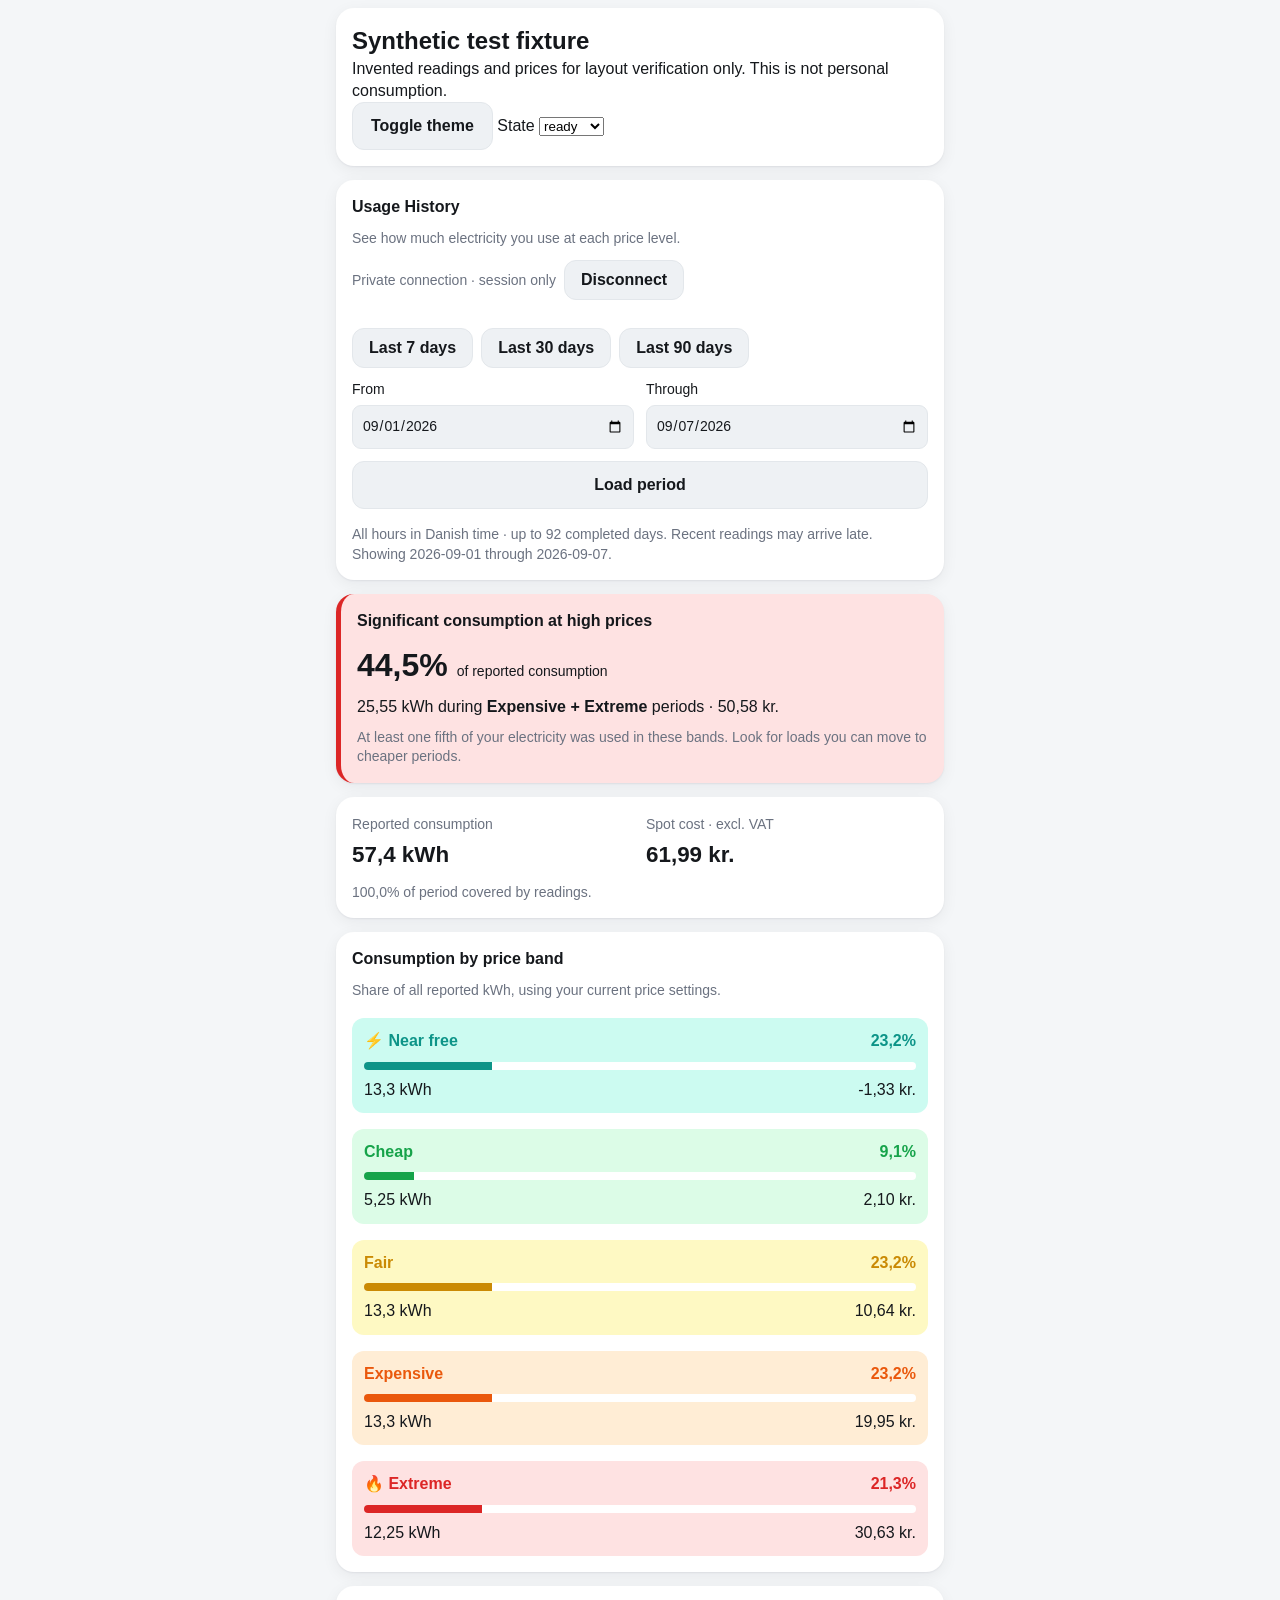
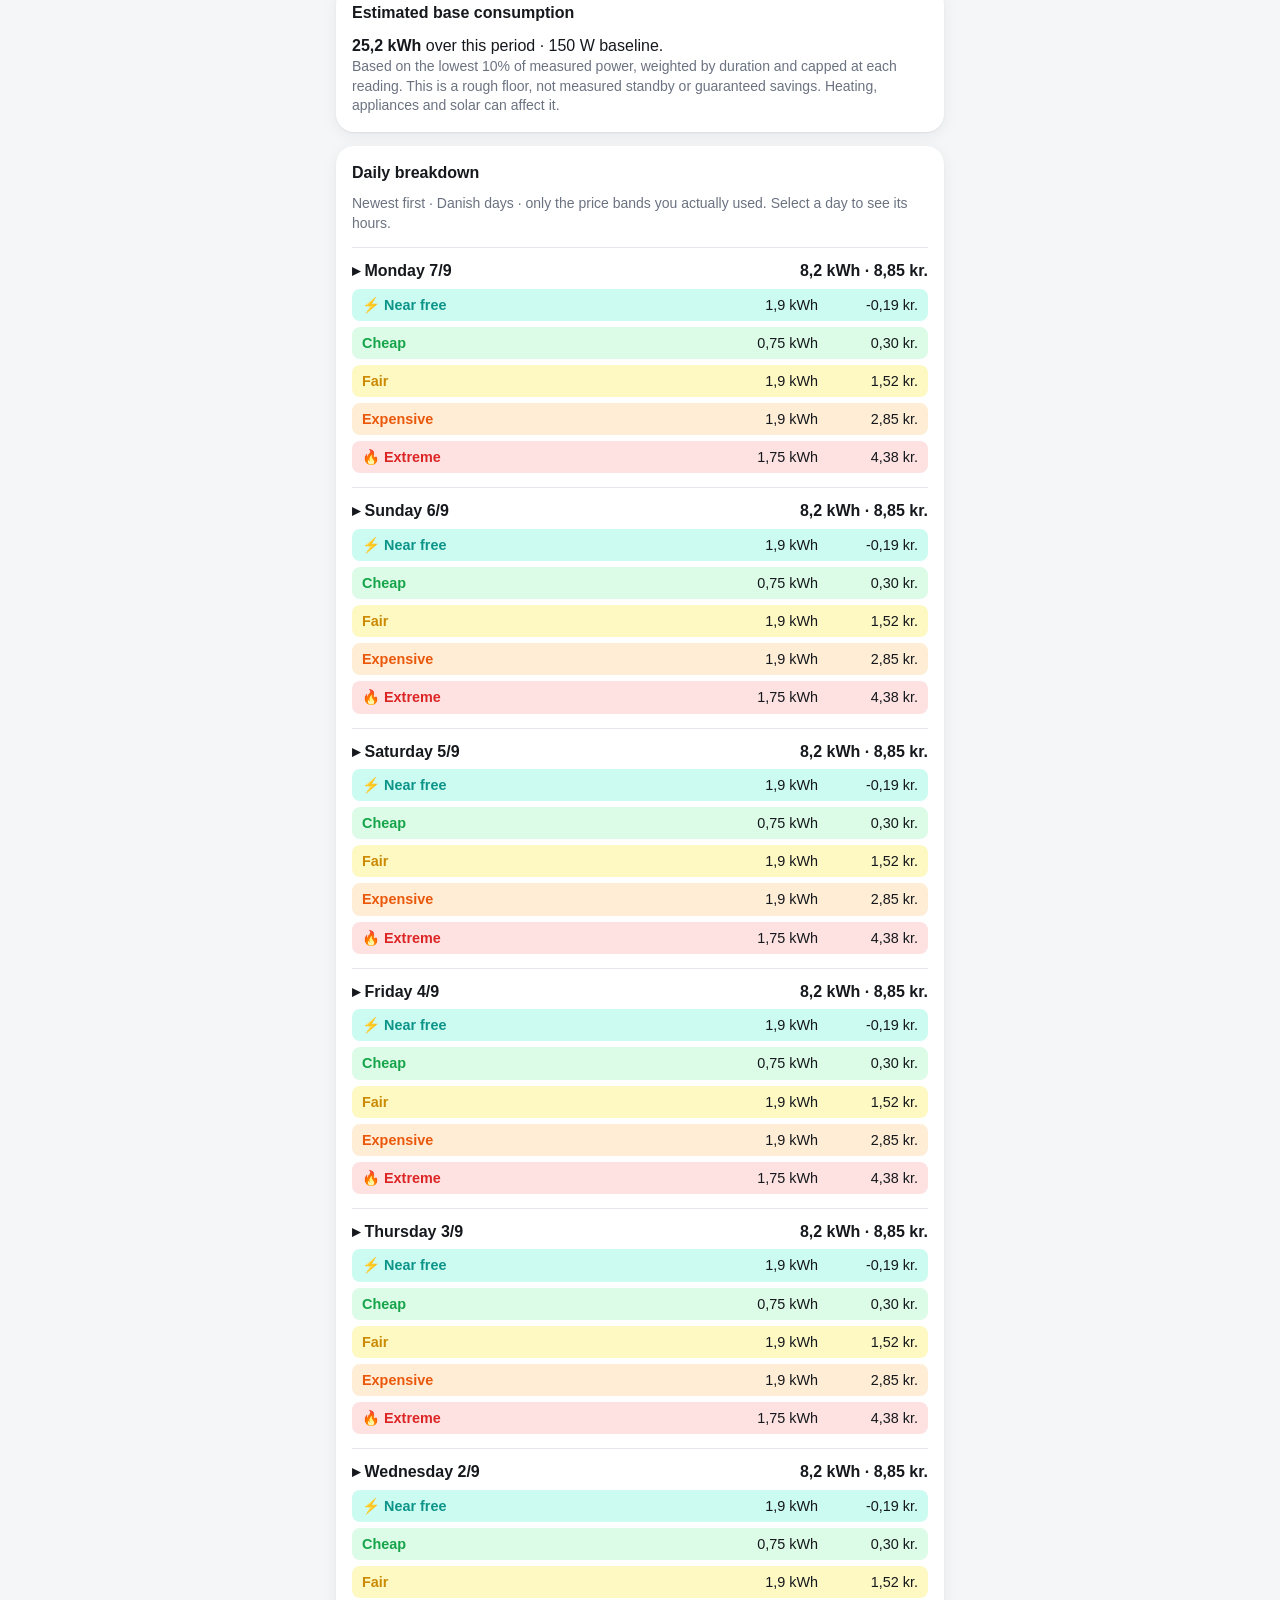
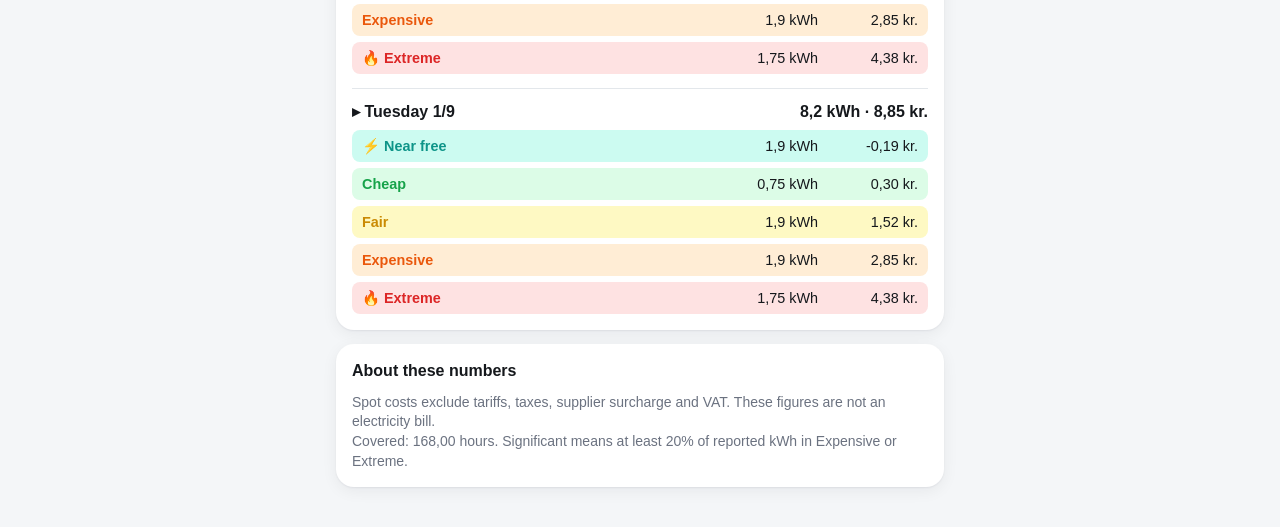
==== commit 576600a8: "Unfold an hourly chart per day in Usage History (USE-06) Static chart limited to the day window: pri" ====
--- a/dev/usage-preview.html
+++ b/dev/usage-preview.html
@@ -25,7 +25,7 @@
   }
   const u = { status: 'ready', connected: true, key: '', url: '', from: '2026-09-01', to: '2026-09-07',
     loadedFrom: '2026-09-01', loadedTo: '2026-09-07', intervals, spots };
-  const model = { usage: u, settings: { priceMode: 'spot', priceArea: 'DK1', viewMode: 'nerd' }, now: { date: '2026-09-19' },
+  const model = { usage: u, settings: { priceMode: 'spot', priceArea: 'DK1', viewMode: 'nerd', dayStart: '06:00', dayEnd: '22:00', chartMax: 10 }, now: { date: '2026-09-19' },
     onUsageDraft: (patch) => Object.assign(u, patch), onUsageLoad: () => draw(), onUsagePreset: (days) => {
       u.from = addDays(model.now.date, -days); u.to = addDays(model.now.date, -1); draw();
     }, onUsageDisconnect: () => { u.connected = false; u.status = 'idle'; draw(); }, onUsageConnect: () => { u.connected = true; u.status = 'ready'; draw(); } };
--- a/css/styles.css
+++ b/css/styles.css
@@ -942,3 +942,27 @@
 .usage-band-head strong { color: var(--band); }
 .usage-track { height: 8px; background: var(--surface); border-radius: 8px; overflow: hidden; margin: 9px 0; }
 .usage-track span { display: block; height: 100%; background: var(--band); }
+/* @req USE-05 */
+.usage-days { display: grid; gap: 14px; margin-top: 14px; }
+.usage-day { border-top: 1px solid var(--border); padding-top: 12px; }
+.usage-day-band { display: grid; grid-template-columns: 1fr 5.5rem 5.5rem; gap: 12px; margin-top: 6px; padding: 6px 10px; border-radius: 8px; background: var(--band-bg, var(--surface-2)); font-size: 0.9rem; }
+.usage-day-band span:first-child { color: var(--band, var(--text)); font-weight: 600; }
+.usage-day-band span + span { text-align: right; }
+/* @req USE-06 */
+.usage-day summary { cursor: pointer; list-style: none; }
+.usage-day summary::-webkit-details-marker { display: none; }
+.usage-day summary .usage-band-head strong:first-child::before { content: '▸ '; color: var(--muted); }
+.usage-day[open] summary .usage-band-head strong:first-child::before { content: '▾ '; }
+.usage-chart { margin-top: 12px; padding: 12px; border-radius: 12px; background: var(--surface-2); }
+.usage-paid { color: var(--band, var(--text)); }
+.usage-chart-caption { font-size: 0.75rem; margin: 8px 0 4px; }
+.usage-hours { display: grid; grid-template-columns: repeat(var(--n), minmax(0, 1fr)); gap: 3px; }
+.usage-hour { display: grid; grid-template-rows: 90px auto 60px auto; min-width: 0; text-align: center; font-size: 0.65rem; }
+.usage-hour-price { display: flex; align-items: flex-end; border-top: 1px solid var(--border); border-bottom: 1px solid var(--border); }
+.usage-hour-kwh { display: flex; align-items: flex-start; }
+.usage-hour-price span, .usage-hour-kwh span { display: block; width: 100%; min-height: 2px; background: var(--band, var(--muted)); }
+.usage-hour-price span { border-radius: 3px 3px 0 0; }
+.usage-hour-kwh span { border-radius: 0 0 3px 3px; opacity: 0.75; }
+.usage-hour.over-max .usage-hour-price span { border-top: 3px dashed var(--text); }
+.usage-hour-label { color: var(--muted); padding: 2px 0; }
+.usage-hours.dense .usage-hour-value, .usage-hours.dense .usage-hour:nth-child(even) .usage-hour-label { visibility: hidden; }
